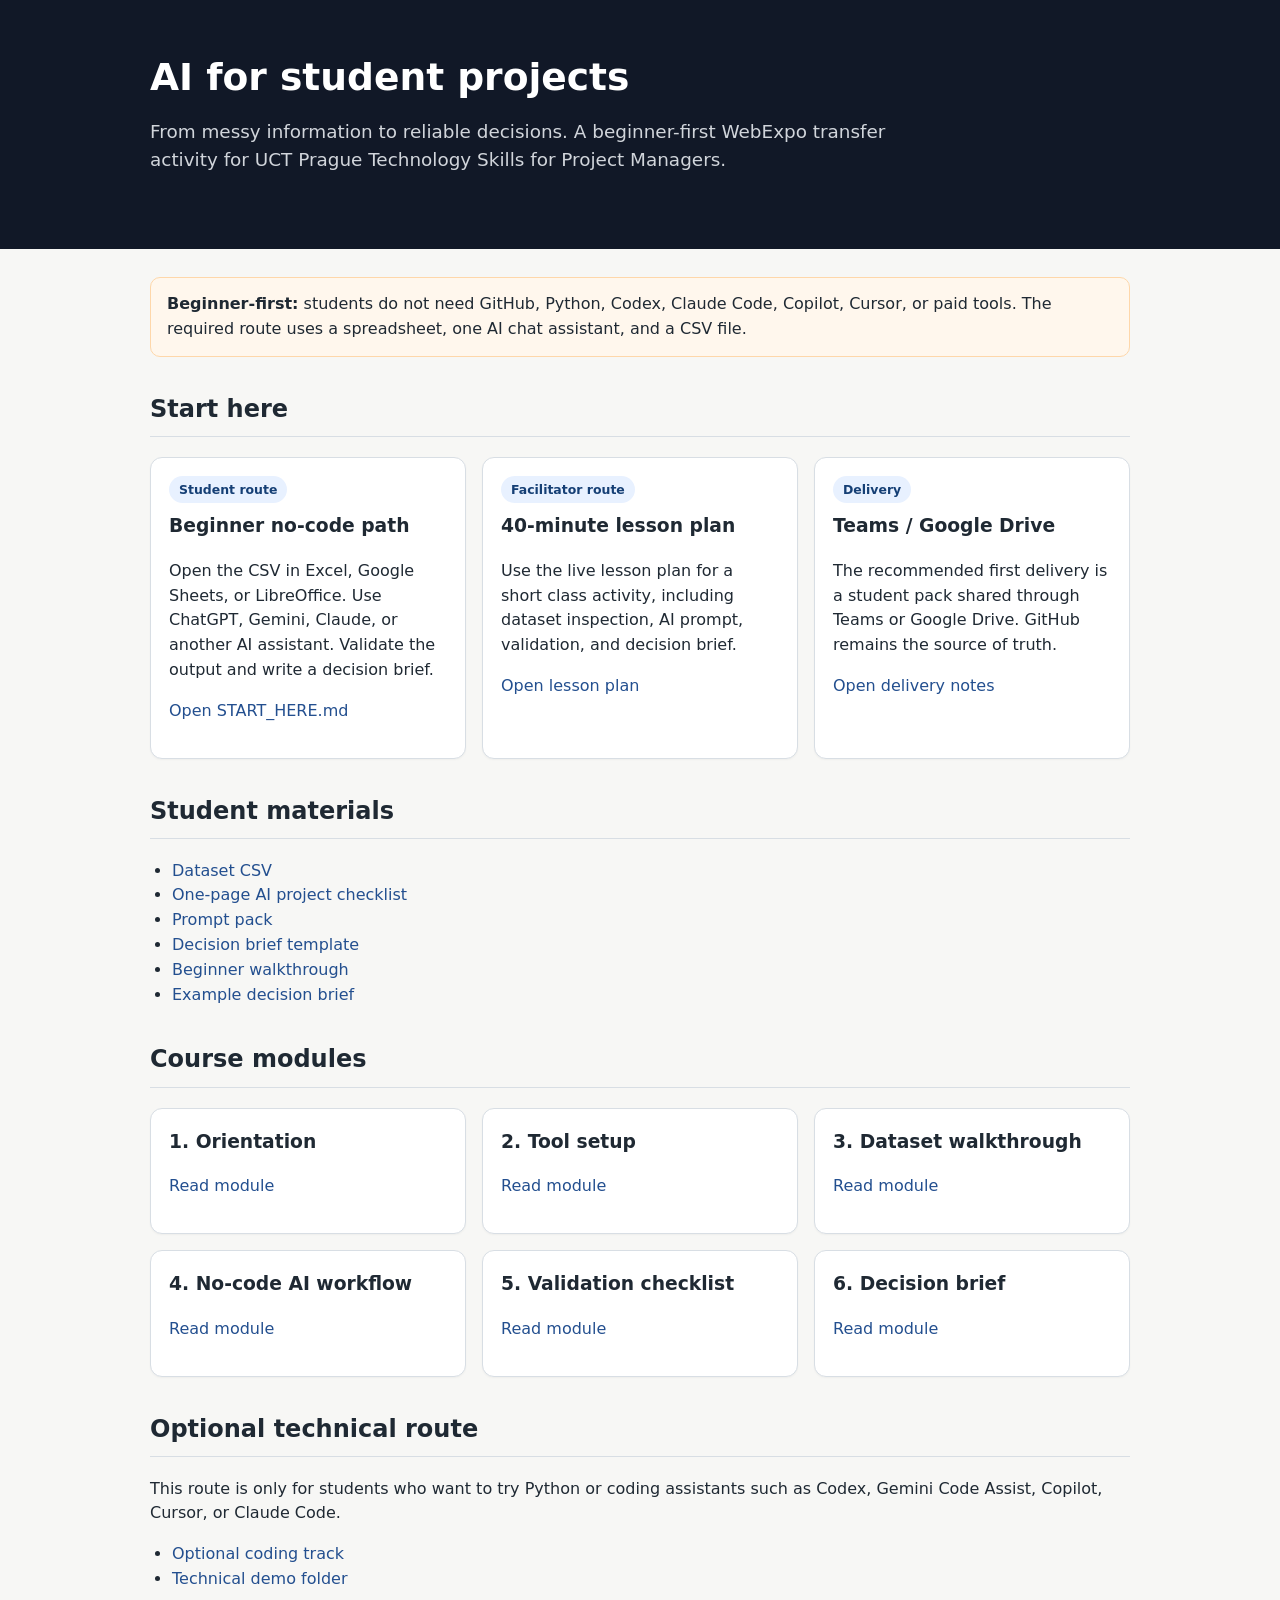
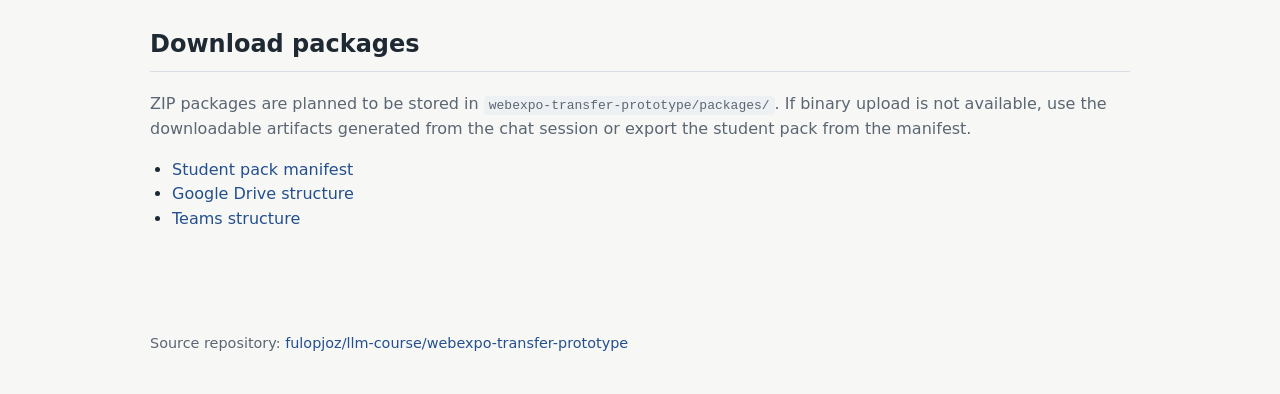
==== docs/index.html @ 3b0b53e6 "Add GitHub Pages index" ====
<!doctype html>
<html lang="en">
<head>
  <meta charset="utf-8">
  <meta name="viewport" content="width=device-width, initial-scale=1">
  <title>AI for student projects</title>
  <style>
    :root { --bg: #f7f7f5; --card: #ffffff; --text: #1f2933; --muted: #5b6673; --line: #d8dee4; --accent: #234f8f; }
    body { margin: 0; font-family: system-ui, -apple-system, BlinkMacSystemFont, "Segoe UI", sans-serif; background: var(--bg); color: var(--text); line-height: 1.55; }
    header { background: #111827; color: white; padding: 56px 20px; }
    header div, main { max-width: 980px; margin: 0 auto; }
    h1 { font-size: 2.35rem; line-height: 1.15; margin: 0 0 12px; }
    h2 { margin-top: 34px; border-bottom: 1px solid var(--line); padding-bottom: 8px; }
    h3 { margin-top: 24px; }
    a { color: var(--accent); text-decoration: none; }
    a:hover { text-decoration: underline; }
    .subtitle { color: #d1d5db; font-size: 1.15rem; max-width: 760px; }
    main { padding: 28px 20px 60px; }
    .grid { display: grid; grid-template-columns: repeat(auto-fit, minmax(260px, 1fr)); gap: 16px; margin: 18px 0; }
    .card { background: var(--card); border: 1px solid var(--line); border-radius: 12px; padding: 18px; box-shadow: 0 1px 2px rgba(0,0,0,0.04); }
    .card h3 { margin-top: 0; }
    .pill { display: inline-block; font-size: 0.78rem; font-weight: 600; background: #e8f1ff; color: #153f75; border-radius: 999px; padding: 4px 10px; margin-bottom: 8px; }
    .muted { color: var(--muted); }
    code { background: #eef1f4; padding: 2px 5px; border-radius: 4px; }
    ul { padding-left: 22px; }
    .warning { background: #fff7ed; border: 1px solid #fed7aa; padding: 14px 16px; border-radius: 10px; }
    footer { max-width: 980px; margin: 0 auto; padding: 24px 20px 40px; color: var(--muted); font-size: 0.9rem; }
  </style>
</head>
<body>
<header>
  <div>
    <h1>AI for student projects</h1>
    <p class="subtitle">From messy information to reliable decisions. A beginner-first WebExpo transfer activity for UCT Prague Technology Skills for Project Managers.</p>
  </div>
</header>
<main>
  <section class="warning">
    <strong>Beginner-first:</strong> students do not need GitHub, Python, Codex, Claude Code, Copilot, Cursor, or paid tools. The required route uses a spreadsheet, one AI chat assistant, and a CSV file.
  </section>

  <h2>Start here</h2>
  <div class="grid">
    <div class="card">
      <span class="pill">Student route</span>
      <h3>Beginner no-code path</h3>
      <p>Open the CSV in Excel, Google Sheets, or LibreOffice. Use ChatGPT, Gemini, Claude, or another AI assistant. Validate the output and write a decision brief.</p>
      <p><a href="https://github.com/fulopjoz/llm-course/blob/main/webexpo-transfer-prototype/START_HERE.md">Open START_HERE.md</a></p>
    </div>
    <div class="card">
      <span class="pill">Facilitator route</span>
      <h3>40-minute lesson plan</h3>
      <p>Use the live lesson plan for a short class activity, including dataset inspection, AI prompt, validation, and decision brief.</p>
      <p><a href="https://github.com/fulopjoz/llm-course/blob/main/webexpo-transfer-prototype/lesson_plan_40min.md">Open lesson plan</a></p>
    </div>
    <div class="card">
      <span class="pill">Delivery</span>
      <h3>Teams / Google Drive</h3>
      <p>The recommended first delivery is a student pack shared through Teams or Google Drive. GitHub remains the source of truth.</p>
      <p><a href="https://github.com/fulopjoz/llm-course/tree/main/webexpo-transfer-prototype/delivery">Open delivery notes</a></p>
    </div>
  </div>

  <h2>Student materials</h2>
  <ul>
    <li><a href="https://github.com/fulopjoz/llm-course/blob/main/webexpo-transfer-prototype/data/sample_food_products.csv">Dataset CSV</a></li>
    <li><a href="https://github.com/fulopjoz/llm-course/blob/main/webexpo-transfer-prototype/handout/ai_project_checklist.md">One-page AI project checklist</a></li>
    <li><a href="https://github.com/fulopjoz/llm-course/blob/main/webexpo-transfer-prototype/prompts/prompt_pack.md">Prompt pack</a></li>
    <li><a href="https://github.com/fulopjoz/llm-course/blob/main/webexpo-transfer-prototype/templates/decision_brief_template.md">Decision brief template</a></li>
    <li><a href="https://github.com/fulopjoz/llm-course/blob/main/webexpo-transfer-prototype/examples/beginner_walkthrough.md">Beginner walkthrough</a></li>
    <li><a href="https://github.com/fulopjoz/llm-course/blob/main/webexpo-transfer-prototype/examples/example_decision_brief.md">Example decision brief</a></li>
  </ul>

  <h2>Course modules</h2>
  <div class="grid">
    <div class="card"><h3>1. Orientation</h3><p><a href="https://github.com/fulopjoz/llm-course/blob/main/webexpo-transfer-prototype/course/01_orientation.md">Read module</a></p></div>
    <div class="card"><h3>2. Tool setup</h3><p><a href="https://github.com/fulopjoz/llm-course/blob/main/webexpo-transfer-prototype/course/02_tool_setup.md">Read module</a></p></div>
    <div class="card"><h3>3. Dataset walkthrough</h3><p><a href="https://github.com/fulopjoz/llm-course/blob/main/webexpo-transfer-prototype/course/03_dataset_walkthrough.md">Read module</a></p></div>
    <div class="card"><h3>4. No-code AI workflow</h3><p><a href="https://github.com/fulopjoz/llm-course/blob/main/webexpo-transfer-prototype/course/04_ai_workflow_no_code.md">Read module</a></p></div>
    <div class="card"><h3>5. Validation checklist</h3><p><a href="https://github.com/fulopjoz/llm-course/blob/main/webexpo-transfer-prototype/course/05_validation_checklist.md">Read module</a></p></div>
    <div class="card"><h3>6. Decision brief</h3><p><a href="https://github.com/fulopjoz/llm-course/blob/main/webexpo-transfer-prototype/course/06_decision_brief.md">Read module</a></p></div>
  </div>

  <h2>Optional technical route</h2>
  <p>This route is only for students who want to try Python or coding assistants such as Codex, Gemini Code Assist, Copilot, Cursor, or Claude Code.</p>
  <ul>
    <li><a href="https://github.com/fulopjoz/llm-course/blob/main/webexpo-transfer-prototype/course/07_optional_coding_track.md">Optional coding track</a></li>
    <li><a href="https://github.com/fulopjoz/llm-course/tree/main/webexpo-transfer-prototype/technical_demo">Technical demo folder</a></li>
  </ul>

  <h2>Download packages</h2>
  <p class="muted">ZIP packages are planned to be stored in <code>webexpo-transfer-prototype/packages/</code>. If binary upload is not available, use the downloadable artifacts generated from the chat session or export the student pack from the manifest.</p>
  <ul>
    <li><a href="https://github.com/fulopjoz/llm-course/blob/main/webexpo-transfer-prototype/delivery/student_pack_manifest.md">Student pack manifest</a></li>
    <li><a href="https://github.com/fulopjoz/llm-course/blob/main/webexpo-transfer-prototype/delivery/google_drive_structure.md">Google Drive structure</a></li>
    <li><a href="https://github.com/fulopjoz/llm-course/blob/main/webexpo-transfer-prototype/delivery/teams_structure.md">Teams structure</a></li>
  </ul>
</main>
<footer>
  Source repository: <a href="https://github.com/fulopjoz/llm-course/tree/main/webexpo-transfer-prototype">fulopjoz/llm-course/webexpo-transfer-prototype</a>
</footer>
</body>
</html>
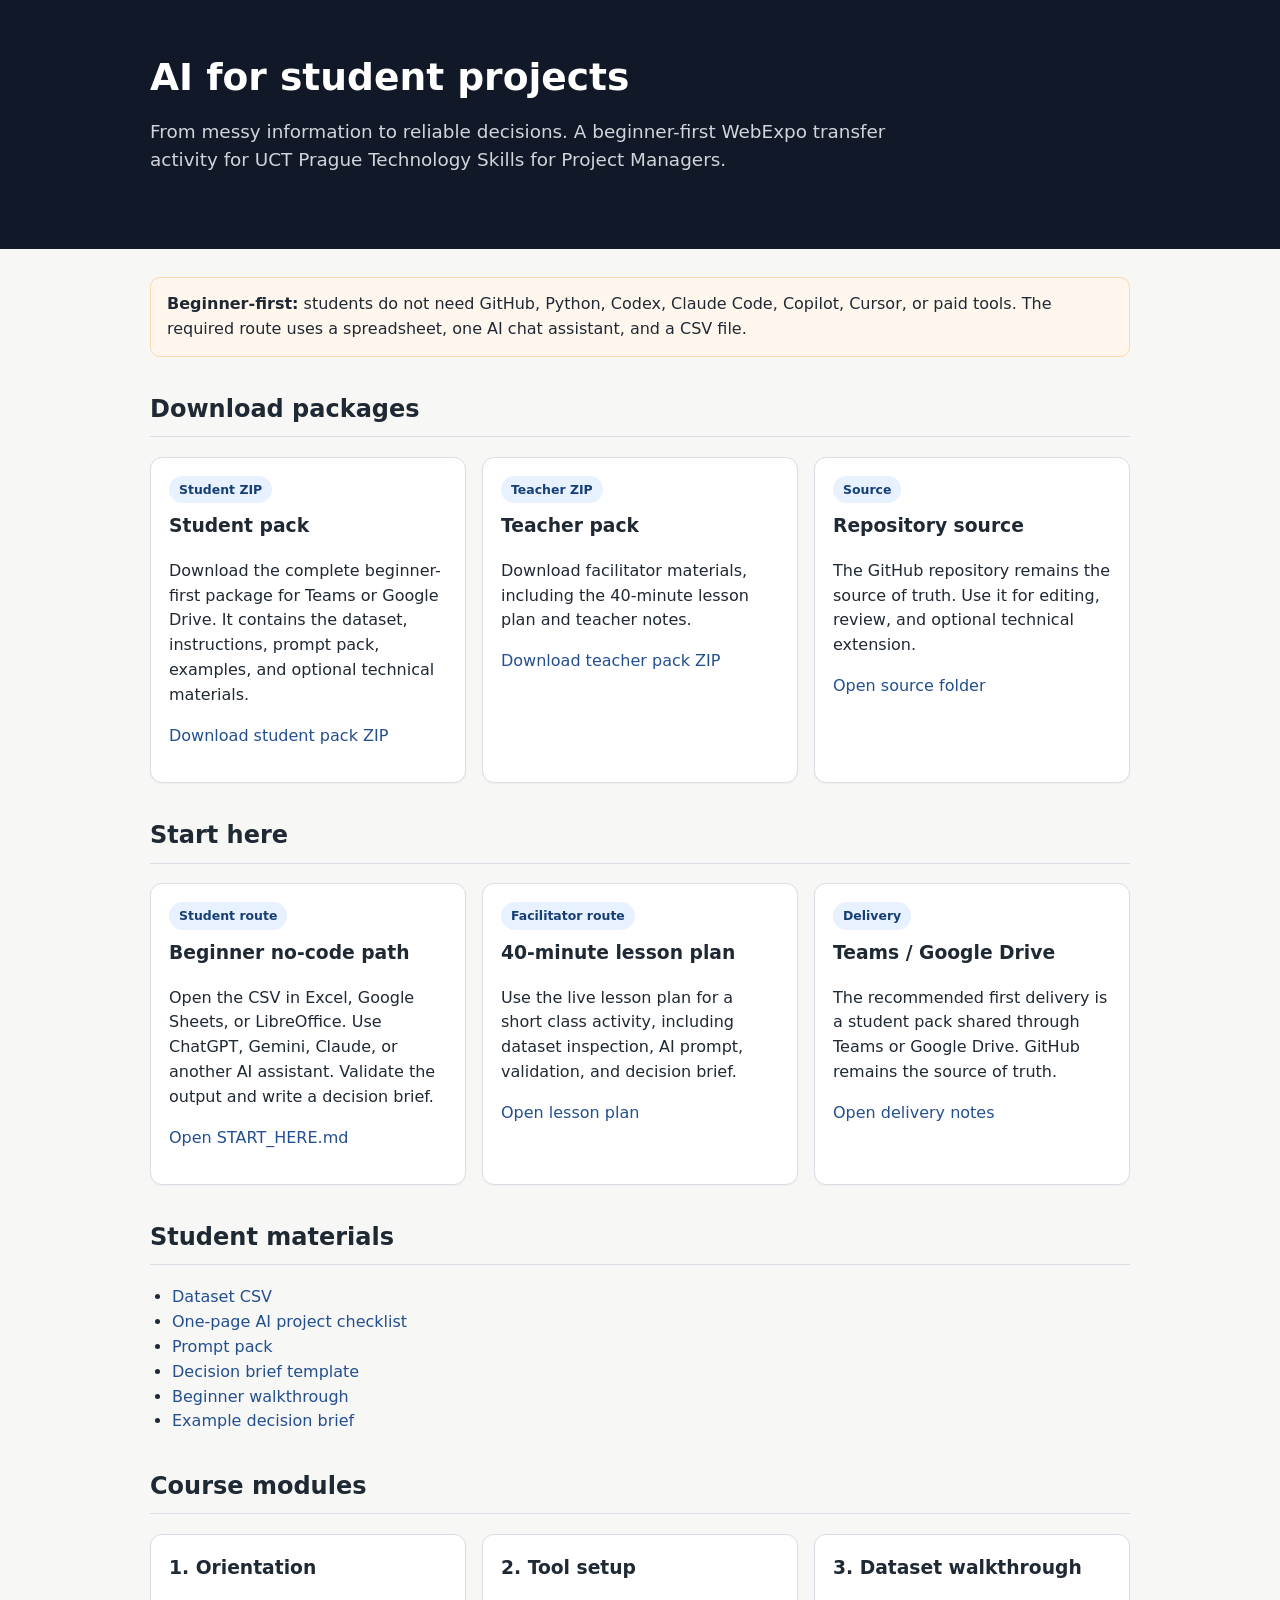
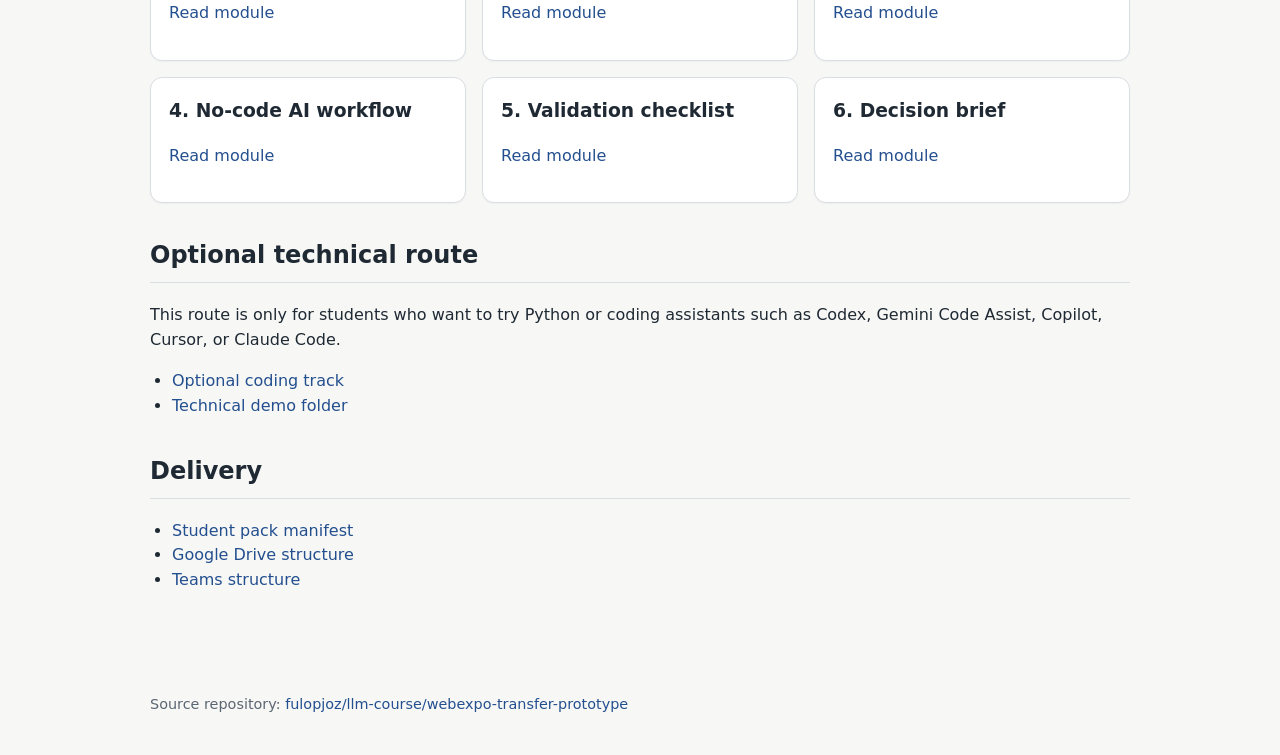
==== commit 37ad45f5: "Add package download links to Pages site" ====
--- a/docs/index.html
+++ b/docs/index.html
@@ -38,6 +38,28 @@
   <section class="warning">
     <strong>Beginner-first:</strong> students do not need GitHub, Python, Codex, Claude Code, Copilot, Cursor, or paid tools. The required route uses a spreadsheet, one AI chat assistant, and a CSV file.
   </section>
+
+  <h2>Download packages</h2>
+  <div class="grid">
+    <div class="card">
+      <span class="pill">Student ZIP</span>
+      <h3>Student pack</h3>
+      <p>Download the complete beginner-first package for Teams or Google Drive. It contains the dataset, instructions, prompt pack, examples, and optional technical materials.</p>
+      <p><a href="packages/AI_for_student_projects_student_pack.zip">Download student pack ZIP</a></p>
+    </div>
+    <div class="card">
+      <span class="pill">Teacher ZIP</span>
+      <h3>Teacher pack</h3>
+      <p>Download facilitator materials, including the 40-minute lesson plan and teacher notes.</p>
+      <p><a href="packages/AI_for_student_projects_teacher_pack.zip">Download teacher pack ZIP</a></p>
+    </div>
+    <div class="card">
+      <span class="pill">Source</span>
+      <h3>Repository source</h3>
+      <p>The GitHub repository remains the source of truth. Use it for editing, review, and optional technical extension.</p>
+      <p><a href="https://github.com/fulopjoz/llm-course/tree/main/webexpo-transfer-prototype">Open source folder</a></p>
+    </div>
+  </div>
 
   <h2>Start here</h2>
   <div class="grid">
@@ -88,8 +110,7 @@
     <li><a href="https://github.com/fulopjoz/llm-course/tree/main/webexpo-transfer-prototype/technical_demo">Technical demo folder</a></li>
   </ul>
 
-  <h2>Download packages</h2>
-  <p class="muted">ZIP packages are planned to be stored in <code>webexpo-transfer-prototype/packages/</code>. If binary upload is not available, use the downloadable artifacts generated from the chat session or export the student pack from the manifest.</p>
+  <h2>Delivery</h2>
   <ul>
     <li><a href="https://github.com/fulopjoz/llm-course/blob/main/webexpo-transfer-prototype/delivery/student_pack_manifest.md">Student pack manifest</a></li>
     <li><a href="https://github.com/fulopjoz/llm-course/blob/main/webexpo-transfer-prototype/delivery/google_drive_structure.md">Google Drive structure</a></li>
@@ -100,4 +121,4 @@
   Source repository: <a href="https://github.com/fulopjoz/llm-course/tree/main/webexpo-transfer-prototype">fulopjoz/llm-course/webexpo-transfer-prototype</a>
 </footer>
 </body>
-</html>
+</html>
